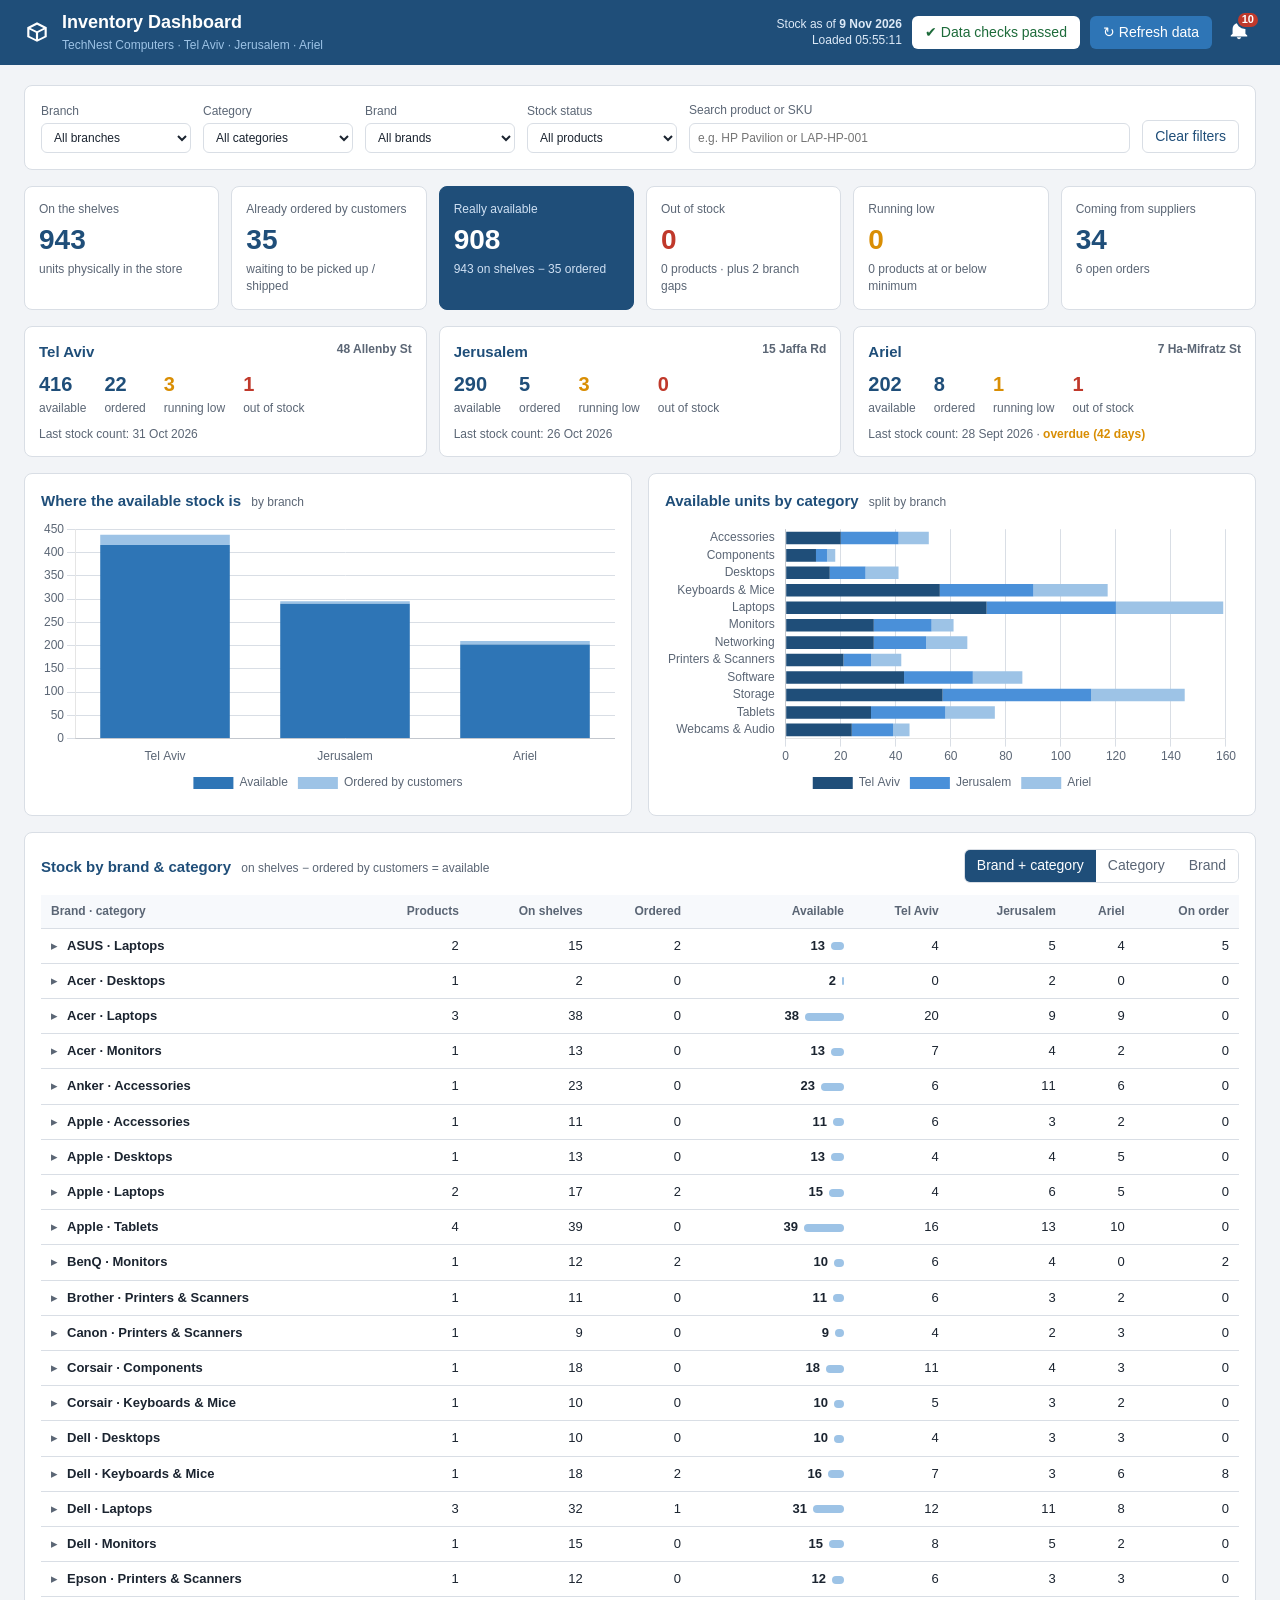
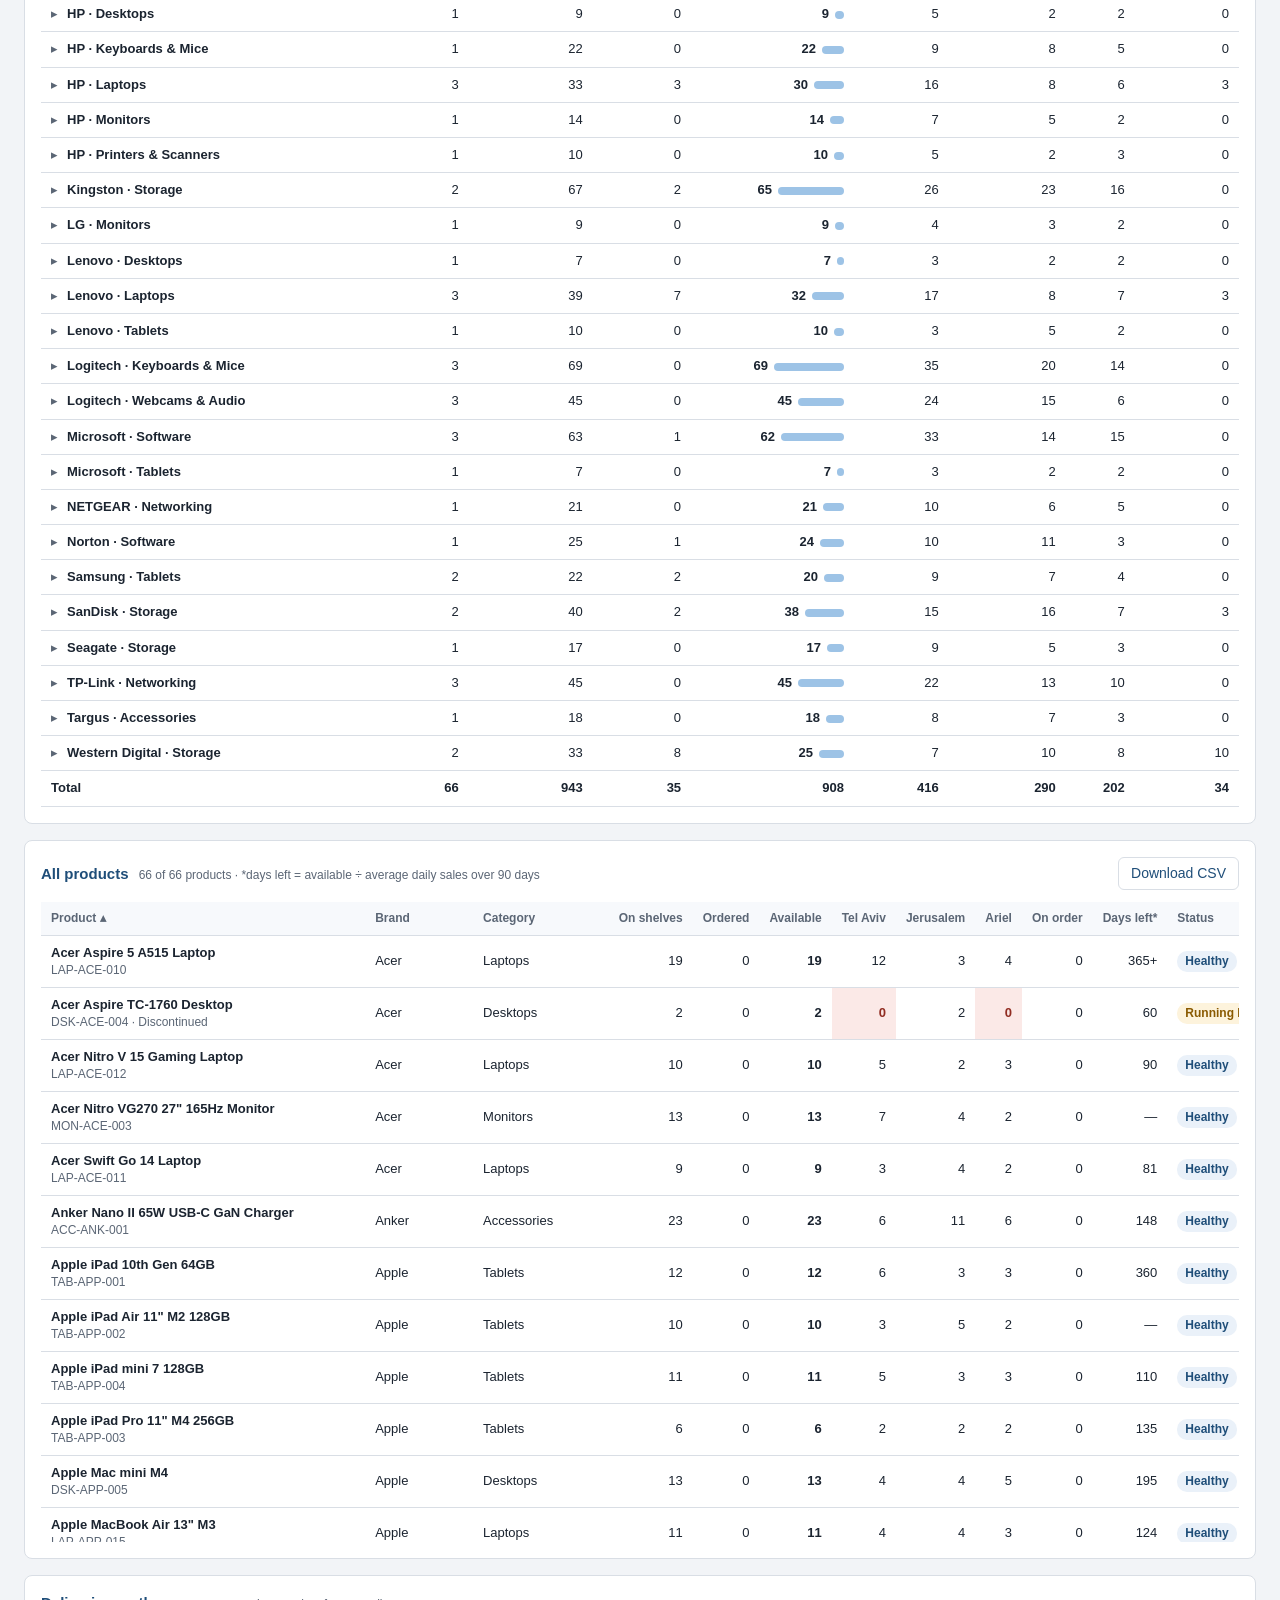
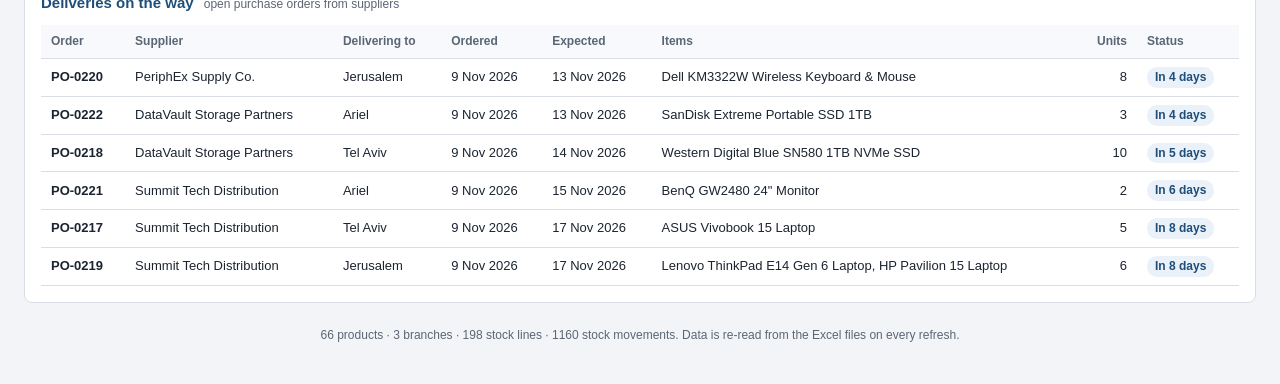
==== index.html @ f0391411 "Add inventory dashboard, branches data and updated docs" ====
<!doctype html>
<html lang="en">
<head>
<meta charset="utf-8">
<meta name="viewport" content="width=device-width, initial-scale=1">
<title>Inventory Dashboard · TechNest Computers</title>
<link rel="stylesheet" href="styles.css">
</head>
<body>
<header class="topbar">
  <div class="brand">
    <svg viewBox="0 0 24 24" width="26" height="26" aria-hidden="true"><path fill="currentColor" d="M3 7.5 12 3l9 4.5v9L12 21l-9-4.5v-9Zm9-2.3L6 8.2l6 3 6-3-6-3Zm-7 4.4v6.1l6 3v-6.1l-6-3Zm8 9.1 6-3V9.6l-6 3v6.1Z"/></svg>
    <div><h1>Inventory Dashboard</h1><span class="sub">TechNest Computers · Tel Aviv · Jerusalem · Ariel</span></div>
  </div>
  <div class="top-actions">
    <div class="asof" id="asof" aria-live="polite">Loading…</div>
    <button class="btn" id="btnValidation" title="Data validation status"><span id="valBadge">Checking data…</span></button>
    <button class="btn primary" id="btnRefresh">↻ Refresh data</button>
    <button class="bell" id="btnBell" aria-label="Open insights" aria-expanded="false">
      <svg viewBox="0 0 24 24" width="22" height="22" aria-hidden="true"><path fill="currentColor" d="M12 22a2.5 2.5 0 0 0 2.45-2h-4.9A2.5 2.5 0 0 0 12 22Zm7-6V11a7 7 0 0 0-5-6.7V3a2 2 0 0 0-4 0v1.3A7 7 0 0 0 5 11v5l-2 2v1h18v-1l-2-2Z"/></svg>
      <span class="bell-count" id="bellCount" hidden>0</span>
    </button>
  </div>
</header>

<div id="errorBox" class="errorbox" hidden></div>

<main id="app" class="app" hidden>
  <section class="filters card" aria-label="Filters">
    <label>Branch
      <select id="fBranch"></select>
    </label>
    <label>Category
      <select id="fCategory"></select>
    </label>
    <label>Brand
      <select id="fBrand"></select>
    </label>
    <label>Stock status
      <select id="fStatus">
        <option value="ALL">All products</option>
        <option value="OUT">Out of stock</option>
        <option value="LOW">Running low</option>
        <option value="ATTN">Out or running low</option>
        <option value="OK">Healthy stock</option>
        <option value="DISC">Discontinued</option>
      </select>
    </label>
    <label class="grow">Search product or SKU
      <input id="fSearch" type="search" placeholder="e.g. HP Pavilion or LAP-HP-001">
    </label>
    <button class="btn" id="btnClear">Clear filters</button>
  </section>

  <section class="kpis" id="kpis" aria-label="Key numbers"></section>

  <section class="branches" id="branchCards" aria-label="Branches"></section>

  <section class="grid2">
    <div class="card"><h2>Where the available stock is <span class="hint">by branch</span></h2><div class="chartbox"><canvas id="chBranch"></canvas></div></div>
    <div class="card"><h2>Available units by category <span class="hint">split by branch</span></h2><div class="chartbox"><canvas id="chCategory"></canvas></div></div>
  </section>

  <section class="card">
    <div class="cardhead">
      <h2>Stock by <span id="groupTitle">brand &amp; category</span> <span class="hint">on shelves − ordered by customers = available</span></h2>
      <div class="seg" role="group" aria-label="Group by">
        <button data-group="brandCat" class="on">Brand + category</button>
        <button data-group="category">Category</button>
        <button data-group="brand">Brand</button>
      </div>
    </div>
    <div class="tablewrap"><table id="tblGroups"></table></div>
  </section>

  <section class="card">
    <div class="cardhead">
      <h2>All products <span class="hint" id="prodCount"></span></h2>
      <button class="btn" id="btnCsv">Download CSV</button>
    </div>
    <div class="tablewrap tall"><table id="tblProducts"></table></div>
  </section>

  <section class="card">
    <div class="cardhead"><h2>Deliveries on the way <span class="hint">open purchase orders from suppliers</span></h2></div>
    <div class="tablewrap"><table id="tblPO"></table></div>
  </section>

  <footer class="foot" id="foot"></footer>
</main>

<!-- Insights panel -->
<aside class="panel" id="insightPanel" aria-label="Insights" hidden>
  <div class="panelhead">
    <h2>Insights</h2>
    <button class="x" data-close="insightPanel" aria-label="Close">×</button>
  </div>
  <div class="chips" id="insightChips"></div>
  <div class="panelbody" id="insightList"></div>
</aside>

<!-- Validation panel -->
<aside class="panel narrow" id="valPanel" aria-label="Data validation" hidden>
  <div class="panelhead"><h2>Data checks</h2><button class="x" data-close="valPanel" aria-label="Close">×</button></div>
  <div class="panelbody" id="valList"></div>
</aside>

<!-- Product drawer -->
<aside class="panel wide" id="drawer" aria-label="Product details" hidden>
  <div class="panelhead"><h2 id="drawerTitle">Product</h2><button class="x" data-close="drawer" aria-label="Close">×</button></div>
  <div class="panelbody" id="drawerBody"></div>
</aside>
<div class="scrim" id="scrim" hidden></div>

<script src="lib/xlsx.full.min.js"></script>
<script src="lib/chart.umd.js"></script>
<script src="app.js"></script>
</body>
</html>
---- styles.css ----
:root{
  --navy:#1F4E79; --blue:#2E75B6; --sky:#9DC3E6; --bright:#4A90D9;
  --bg:#F2F4F7; --card:#FFFFFF; --line:#D9DEE5; --muted:#5B6675; --text:#1B2430;
  --soft:#EAF1F9; --amber:#D98E04; --red:#C0392B;
  --amber-bg:#FDF3DC; --red-bg:#FBE9E7;
  font-family:"Segoe UI",Roboto,Arial,sans-serif;
}
*{box-sizing:border-box}
html,body{margin:0}
body{background:var(--bg);color:var(--text);font-size:14px;line-height:1.4}
h1,h2,h3{margin:0}
button,select,input{font:inherit;color:inherit}
:focus-visible{outline:2px solid var(--bright);outline-offset:2px}

.topbar{position:sticky;top:0;z-index:20;background:var(--navy);color:#fff;display:flex;align-items:center;justify-content:space-between;gap:16px;padding:10px 24px;flex-wrap:wrap}
.brand{display:flex;gap:12px;align-items:center}
.brand h1{font-size:18px;font-weight:600}
.brand .sub{font-size:12px;color:var(--sky)}
.top-actions{display:flex;align-items:center;gap:10px;flex-wrap:wrap}
.asof{font-size:12px;color:#DCE9F7;text-align:right}
.btn{background:#fff;border:1px solid var(--line);border-radius:6px;padding:6px 12px;cursor:pointer;color:var(--navy)}
.btn:hover{background:var(--soft)}
.btn.primary{background:var(--blue);border-color:var(--blue);color:#fff}
.btn.primary:hover{background:var(--bright)}
.topbar .btn{border-color:transparent}
.bell{position:relative;background:transparent;border:0;color:#fff;cursor:pointer;padding:6px;border-radius:50%}
.bell:hover{background:rgba(255,255,255,.15)}
.bell-count{position:absolute;top:-2px;right:-4px;min-width:18px;height:18px;padding:0 4px;border-radius:9px;background:var(--red);color:#fff;font-size:11px;font-weight:700;display:flex;align-items:center;justify-content:center;border:2px solid var(--navy)}
.bell-count[hidden]{display:none}
.pass{color:#1d6b3a}
.fail{color:var(--red);font-weight:600}

.errorbox{margin:24px;padding:16px;background:var(--red-bg);border:1px solid var(--red);border-radius:8px;color:#7a2018}
.app{max-width:1500px;margin:0 auto;padding:20px 24px 40px;display:flex;flex-direction:column;gap:16px}
.app[hidden]{display:none}
.card{background:var(--card);border:1px solid var(--line);border-radius:8px;padding:16px}
.card h2{font-size:15px;font-weight:600;color:var(--navy)}
.hint{font-size:12px;font-weight:400;color:var(--muted);margin-left:6px}
.cardhead{display:flex;justify-content:space-between;align-items:center;gap:12px;margin-bottom:12px;flex-wrap:wrap}

.filters{display:flex;gap:12px;align-items:flex-end;flex-wrap:wrap}
.filters label{display:flex;flex-direction:column;gap:4px;font-size:12px;color:var(--muted)}
.filters .grow{flex:1;min-width:200px}
.filters select,.filters input{border:1px solid var(--line);border-radius:6px;padding:6px 8px;background:#fff;min-width:150px;color:var(--text)}
.filters input{width:100%}

.kpis{display:grid;grid-template-columns:repeat(6,1fr);gap:12px}
.kpi{background:var(--card);border:1px solid var(--line);border-radius:8px;padding:14px;text-align:left;cursor:default}
.kpi.click{cursor:pointer}
.kpi.click:hover{border-color:var(--blue)}
.kpi .lab{font-size:12px;color:var(--muted)}
.kpi .num{font-size:28px;font-weight:700;color:var(--navy);margin:2px 0}
.kpi .note{font-size:12px;color:var(--muted)}
.kpi.hl{background:var(--navy);border-color:var(--navy)}
.kpi.hl .lab,.kpi.hl .note{color:#CFE0F3}.kpi.hl .num{color:#fff}
.kpi.out .num{color:var(--red)} .kpi.low .num{color:var(--amber)}

.branches{display:grid;grid-template-columns:repeat(3,1fr);gap:12px}
.bcard{background:var(--card);border:1px solid var(--line);border-radius:8px;padding:14px;cursor:pointer;text-align:left}
.bcard:hover{border-color:var(--blue)}
.bcard.sel{border:2px solid var(--blue);background:var(--soft);padding:13px}
.bcard h3{font-size:15px;color:var(--navy);display:flex;justify-content:space-between}
.bcard .row{display:flex;gap:18px;margin-top:8px;flex-wrap:wrap}
.bcard .m b{display:block;font-size:20px;color:var(--navy)}
.bcard .m span{font-size:12px;color:var(--muted)}
.bcard .m.o b{color:var(--red)}.bcard .m.l b{color:var(--amber)}
.bcard .cnt{font-size:12px;color:var(--muted);margin-top:8px}

.grid2{display:grid;grid-template-columns:1fr 1fr;gap:16px}
.chartbox{position:relative;height:280px;margin-top:8px}

.seg{display:inline-flex;border:1px solid var(--line);border-radius:6px;overflow:hidden}
.seg button{background:#fff;border:0;padding:6px 12px;cursor:pointer;color:var(--muted)}
.seg button.on{background:var(--navy);color:#fff}

.tablewrap{overflow:auto}
.tablewrap.tall{max-height:640px}
table{width:100%;border-collapse:collapse;font-size:13px}
th,td{padding:8px 10px;border-bottom:1px solid var(--line);text-align:left;white-space:nowrap}
th{position:sticky;top:0;background:#F7F9FC;color:var(--muted);font-weight:600;font-size:12px;z-index:1}
th.sortable{cursor:pointer;user-select:none}
th.sortable:hover{color:var(--navy)}
td.n,th.n{text-align:right;font-variant-numeric:tabular-nums}
tbody tr:hover{background:#F7FAFD}
tr.clickrow{cursor:pointer}
tr.child td{background:#FAFBFD;font-size:12.5px}
tr.child td:first-child{padding-left:34px}
.caret{display:inline-block;width:16px;color:var(--muted)}
.badge{display:inline-block;padding:2px 8px;border-radius:10px;font-size:12px;font-weight:600}
.badge.ok{background:var(--soft);color:var(--navy)}
.badge.low{background:var(--amber-bg);color:#8a5a00}
.badge.out{background:var(--red-bg);color:#912d22}
.badge.gray{background:#E9EDF2;color:var(--muted)}
.cell-low{color:#8a5a00;background:var(--amber-bg);font-weight:600}
.cell-out{color:#912d22;background:var(--red-bg);font-weight:600}
.eq{color:var(--muted);font-size:12px}
.bar{display:inline-block;height:8px;border-radius:4px;background:var(--sky);vertical-align:middle;margin-left:6px}

.foot{color:var(--muted);font-size:12px;text-align:center;padding-top:8px}

.scrim{position:fixed;inset:0;background:rgba(27,36,48,.35);z-index:30}
.scrim[hidden]{display:none}
.panel{position:fixed;top:0;right:0;bottom:0;width:420px;max-width:100vw;background:#fff;z-index:40;box-shadow:-4px 0 20px rgba(0,0,0,.15);display:flex;flex-direction:column}
.panel[hidden]{display:none}
.panel.narrow{width:480px}.panel.wide{width:620px}
.panelhead{display:flex;justify-content:space-between;align-items:center;padding:14px 16px;background:var(--navy);color:#fff}
.panelhead h2{color:#fff;font-size:16px}
.x{background:transparent;border:0;color:#fff;font-size:26px;line-height:1;cursor:pointer}
.panelbody{overflow:auto;padding:12px 16px 24px;flex:1}
.chips{display:flex;gap:8px;padding:10px 16px;border-bottom:1px solid var(--line);flex-wrap:wrap}
.chip{border:1px solid var(--line);background:#fff;border-radius:14px;padding:3px 10px;cursor:pointer;font-size:12px;color:var(--muted)}
.chip.on{background:var(--navy);color:#fff;border-color:var(--navy)}

.ins{display:flex;gap:10px;padding:10px;border:1px solid var(--line);border-left-width:4px;border-radius:6px;margin-bottom:8px;cursor:pointer;background:#fff;width:100%;text-align:left}
.ins:hover{background:#F7FAFD}
.ins.critical{border-left-color:var(--red)}.ins.warning{border-left-color:var(--amber)}.ins.info{border-left-color:var(--blue)}
.ins .ic{font-size:11px;font-weight:700;letter-spacing:.04em;text-transform:uppercase;margin-bottom:2px}
.ins.critical .ic{color:var(--red)}.ins.warning .ic{color:#8a5a00}.ins.info .ic{color:var(--blue)}
.ins .t{font-weight:600}.ins .d{color:var(--muted);font-size:12.5px;margin-top:2px}
.empty{color:var(--muted);text-align:center;padding:30px 0}

.chk{display:flex;gap:10px;padding:8px 0;border-bottom:1px solid var(--line)}
.chk .mk{font-weight:700;width:18px}
.dgrid{display:grid;grid-template-columns:repeat(3,1fr);gap:10px;margin:8px 0 16px}
.dgrid div{background:var(--soft);border-radius:6px;padding:10px}
.dgrid b{display:block;font-size:20px;color:var(--navy)}.dgrid span{font-size:12px;color:var(--muted)}
.panelbody h3{font-size:13px;color:var(--navy);margin:16px 0 6px}
.kv{color:var(--muted);font-size:12.5px}

@media (max-width:1100px){.kpis{grid-template-columns:repeat(3,1fr)}.grid2{grid-template-columns:1fr}}
@media (max-width:700px){.kpis{grid-template-columns:repeat(2,1fr)}.branches{grid-template-columns:1fr}.app{padding:12px 16px}.topbar{padding:10px 16px}.dgrid{grid-template-columns:1fr 1fr}}
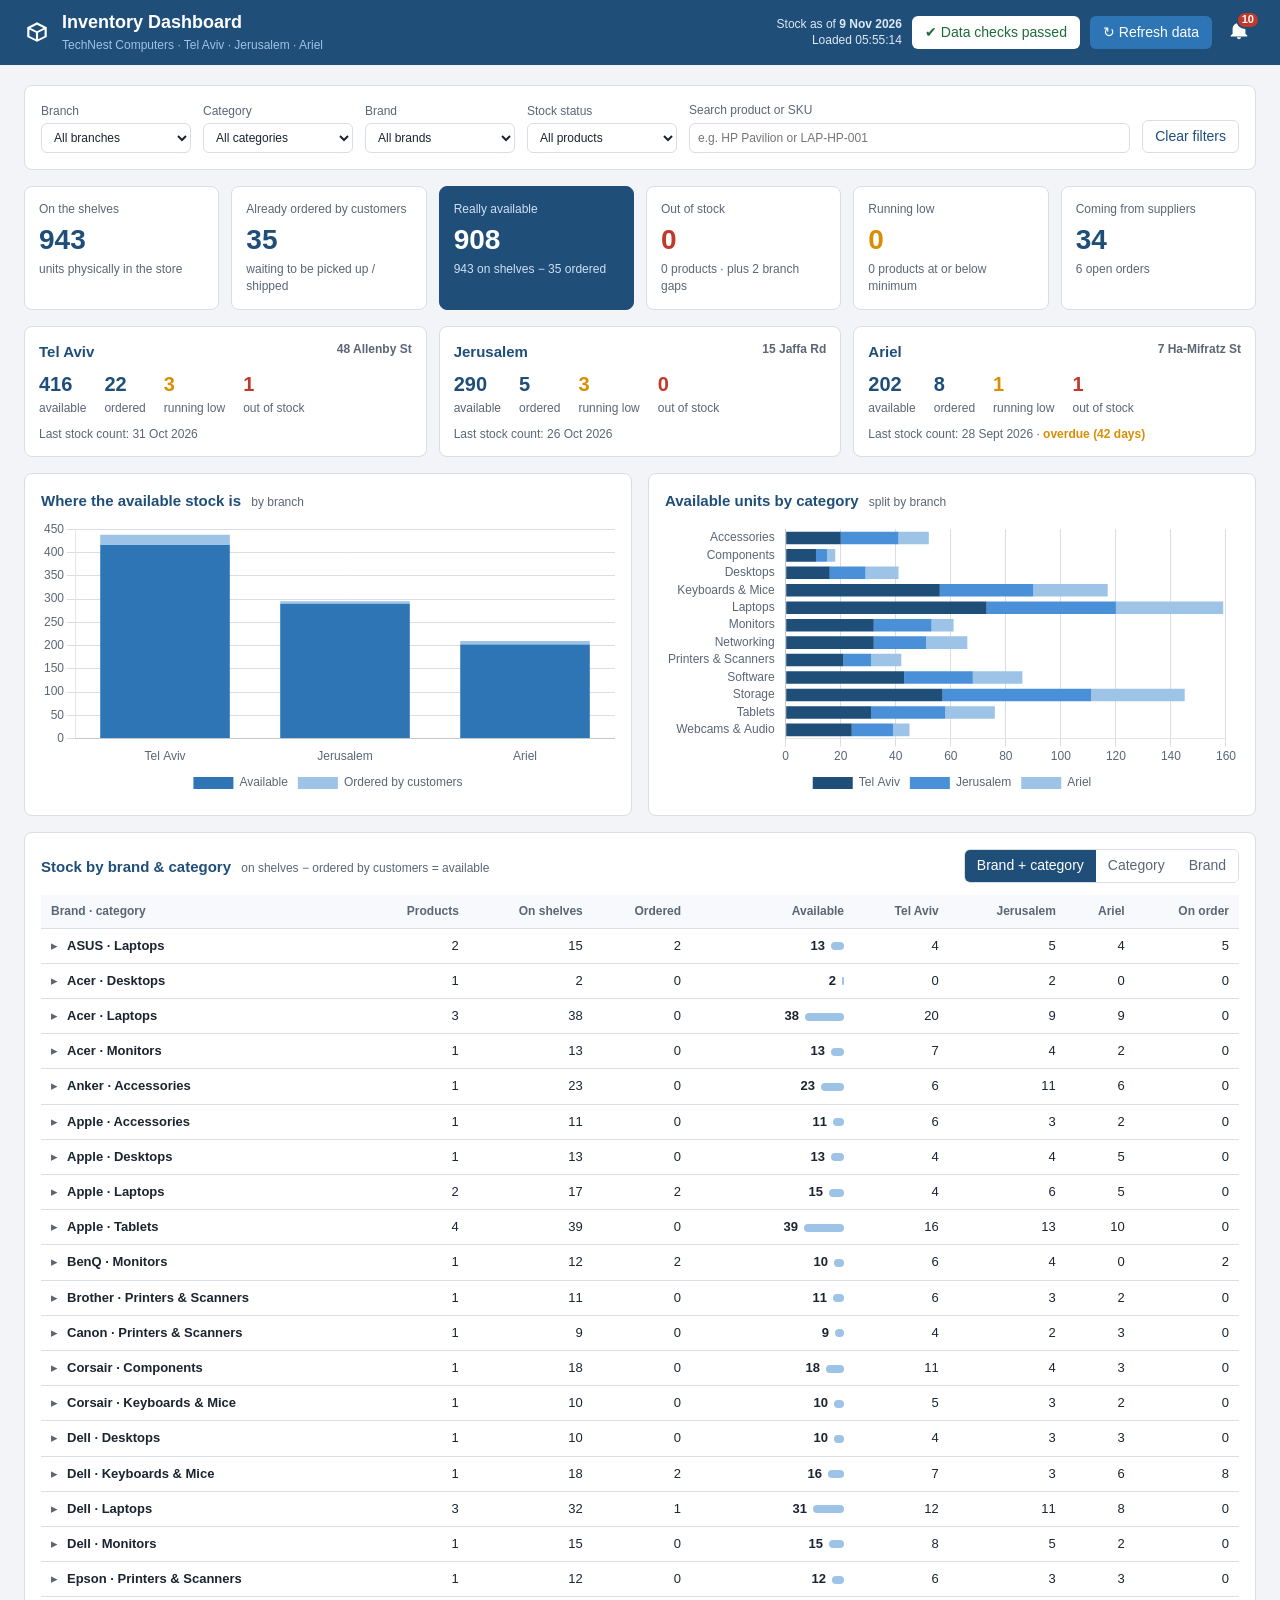
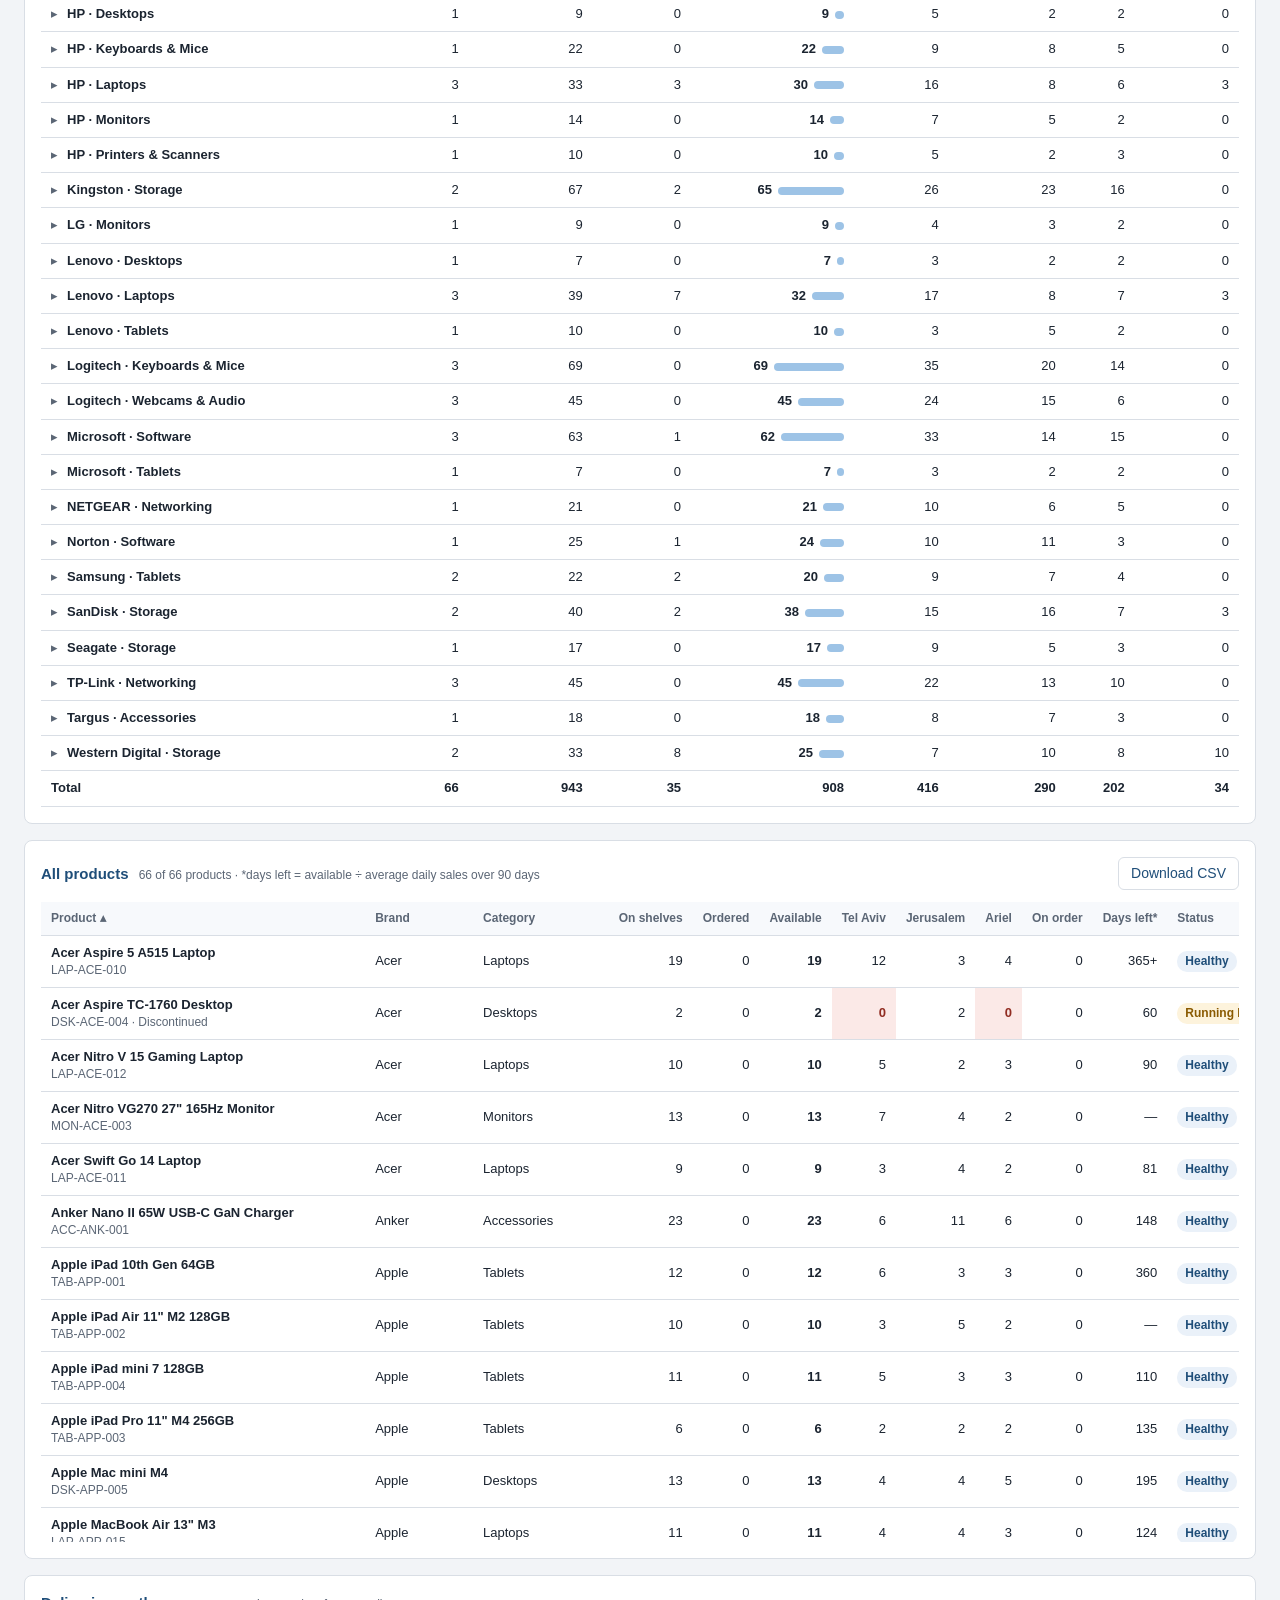
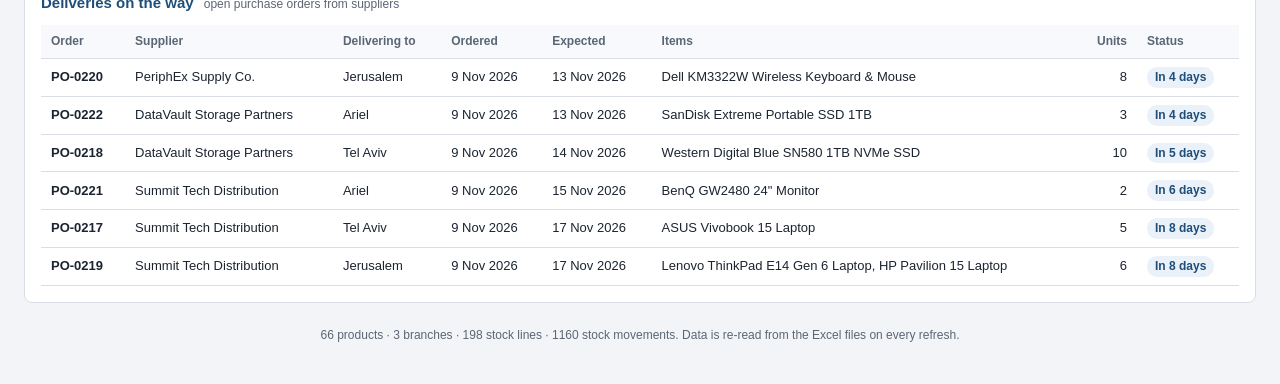
==== commit 698b1227: "connect dashboard to airtable" ====
--- a/index.html
+++ b/index.html
@@ -114,6 +114,7 @@
 
 <script src="lib/xlsx.full.min.js"></script>
 <script src="lib/chart.umd.js"></script>
+<script src="airtable-config.js" onerror="console.warn('airtable-config.js not found: using the Excel files')"></script>
 <script src="app.js"></script>
 </body>
 </html>
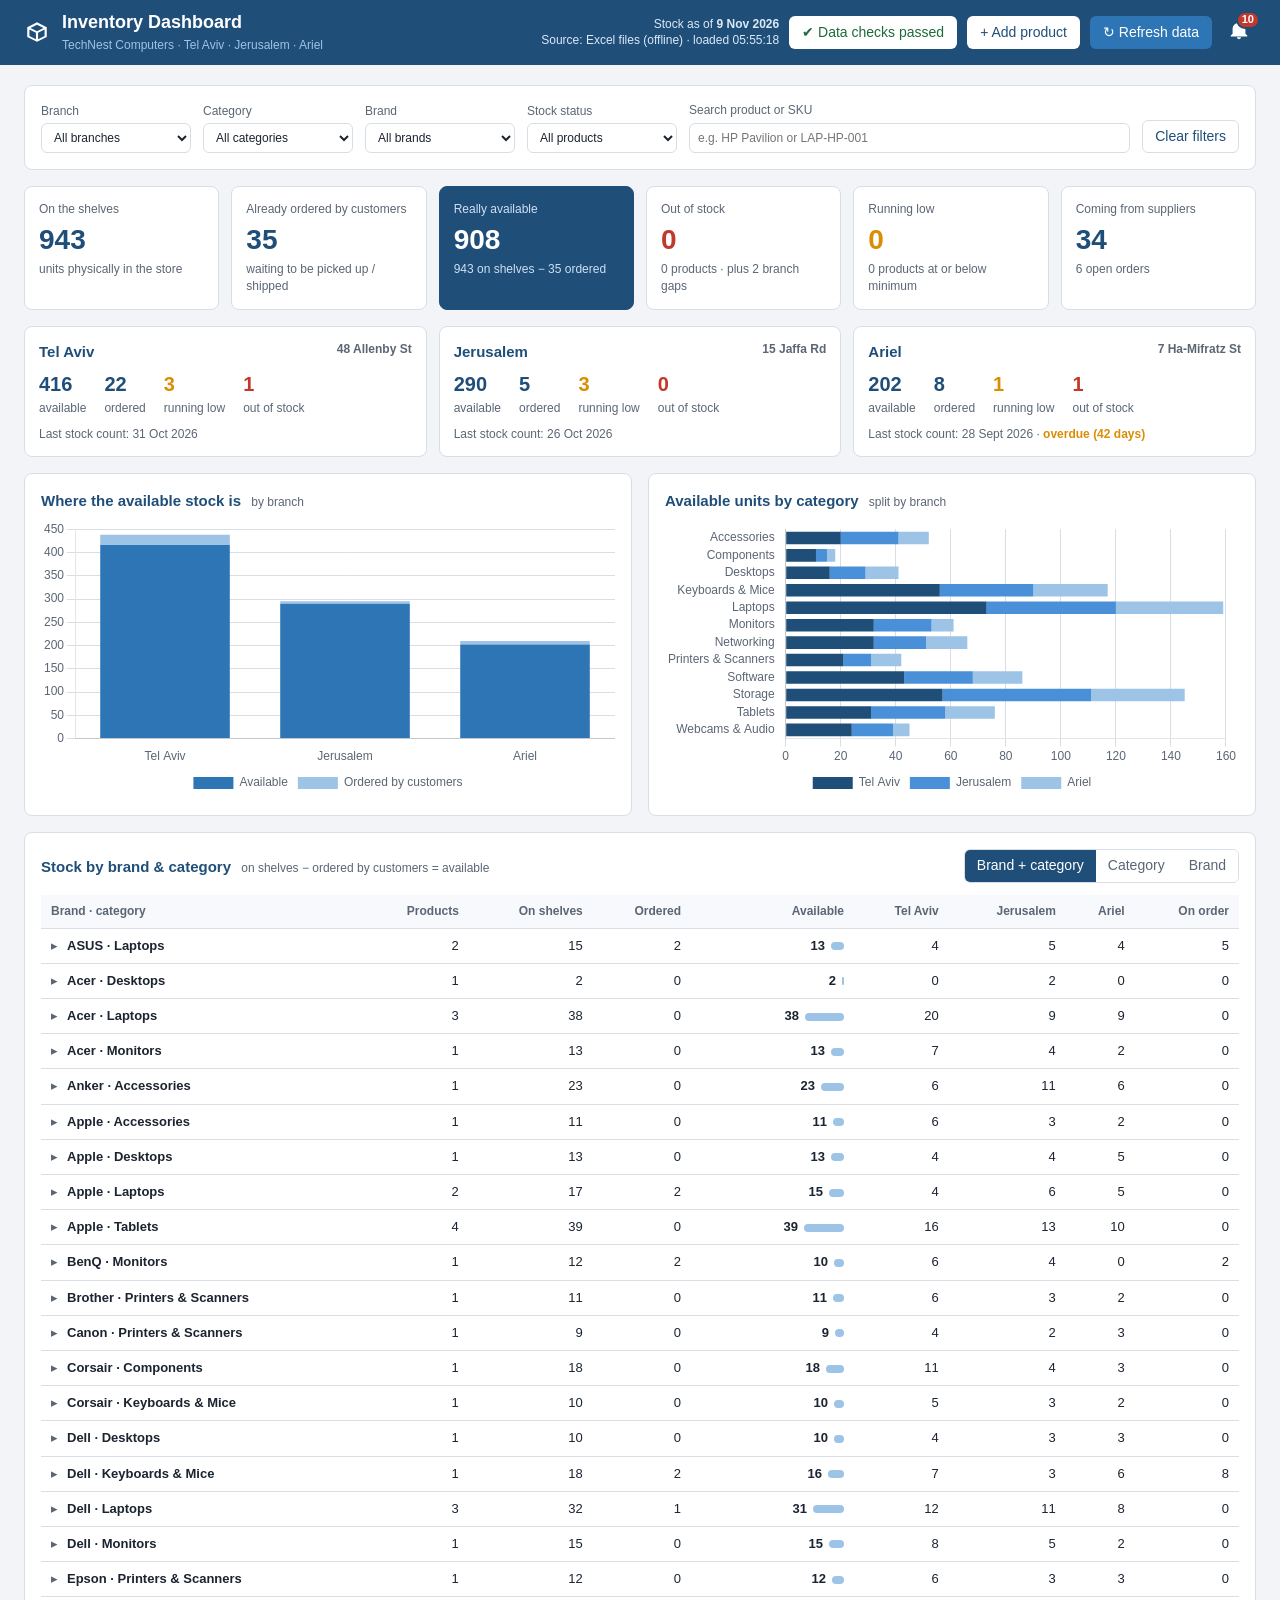
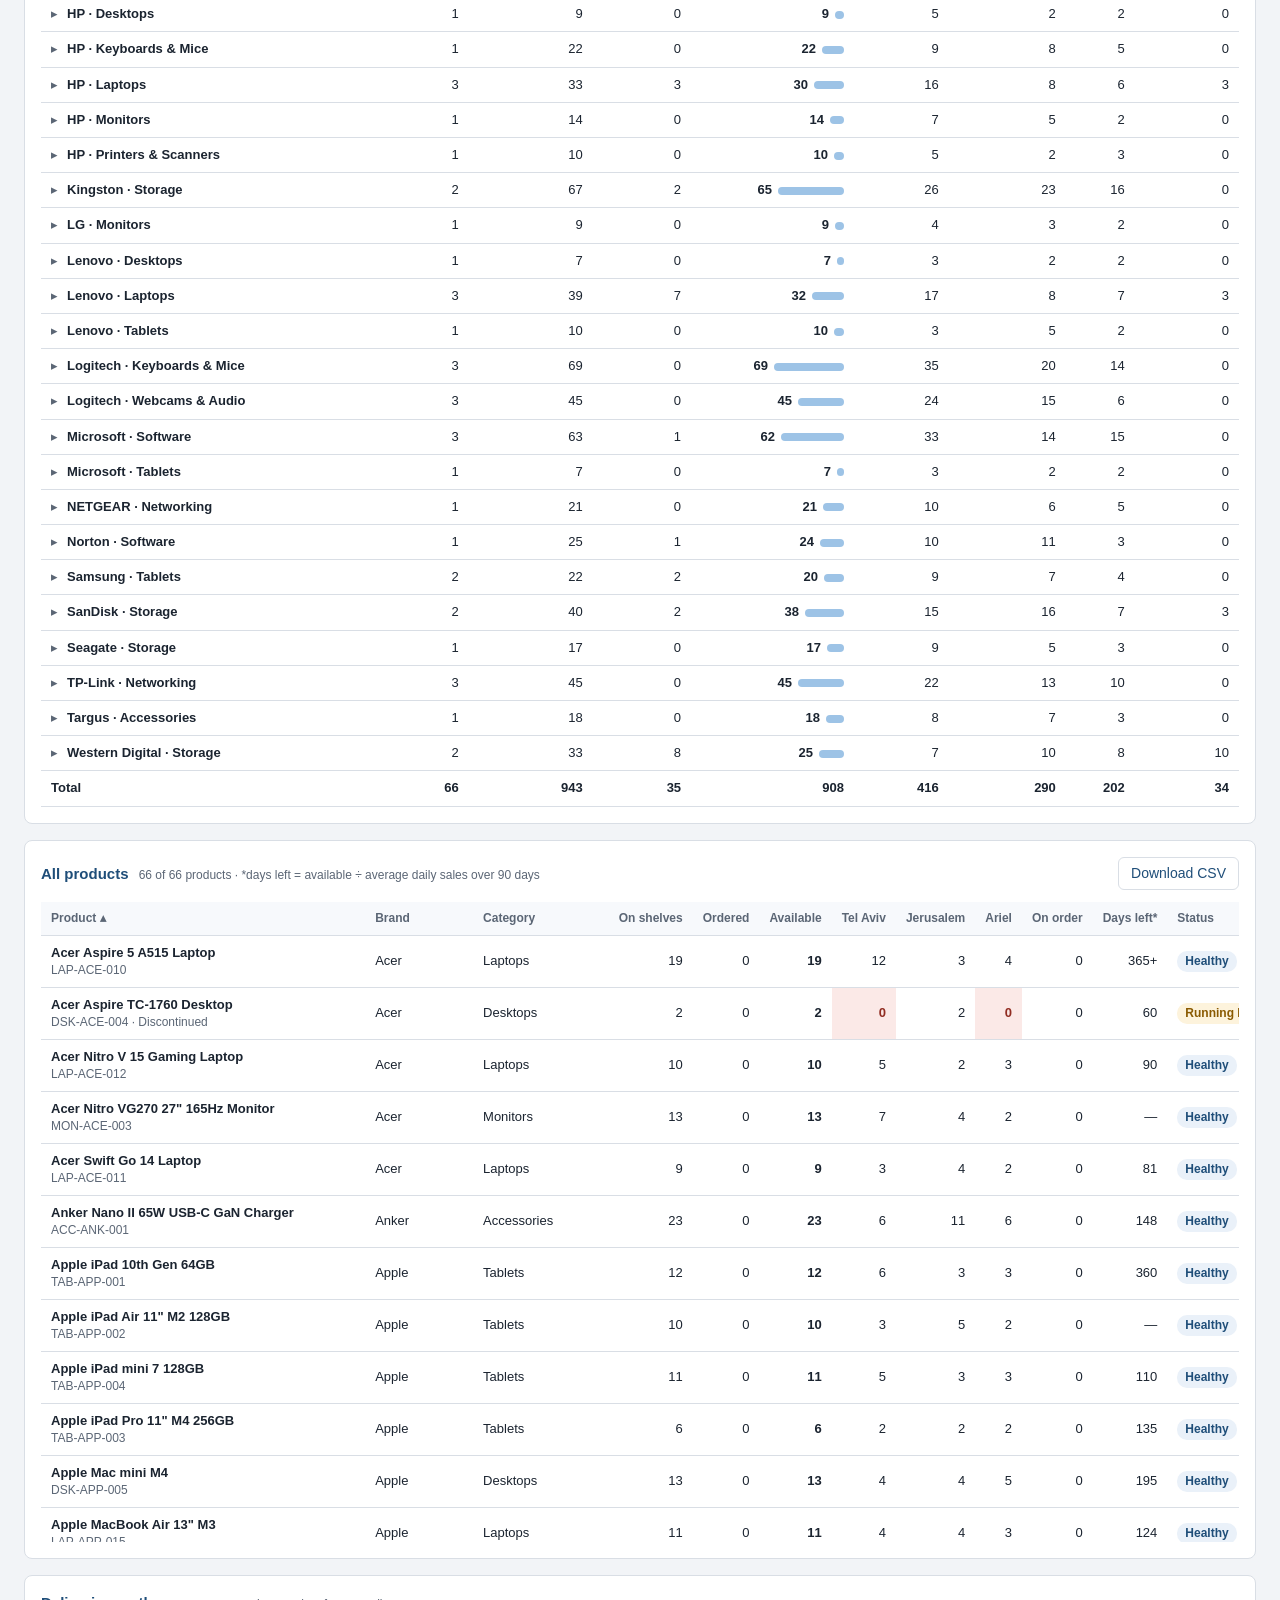
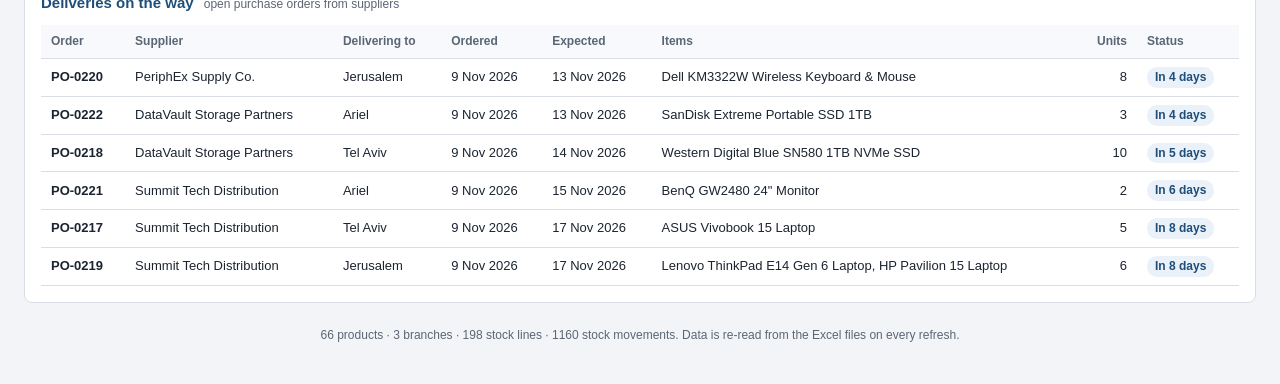
==== commit d9196f3d: "Add product form page and Add product button Embeds the Airtable form so employees can add new produ" ====
--- a/index.html
+++ b/index.html
@@ -15,6 +15,7 @@
   <div class="top-actions">
     <div class="asof" id="asof" aria-live="polite">Loading…</div>
     <button class="btn" id="btnValidation" title="Data validation status"><span id="valBadge">Checking data…</span></button>
+    <a class="btn" href="add-product.html">+ Add product</a>
     <button class="btn primary" id="btnRefresh">↻ Refresh data</button>
     <button class="bell" id="btnBell" aria-label="Open insights" aria-expanded="false">
       <svg viewBox="0 0 24 24" width="22" height="22" aria-hidden="true"><path fill="currentColor" d="M12 22a2.5 2.5 0 0 0 2.45-2h-4.9A2.5 2.5 0 0 0 12 22Zm7-6V11a7 7 0 0 0-5-6.7V3a2 2 0 0 0-4 0v1.3A7 7 0 0 0 5 11v5l-2 2v1h18v-1l-2-2Z"/></svg>
--- a/styles.css
+++ b/styles.css
@@ -20,6 +20,7 @@
 .asof{font-size:12px;color:#DCE9F7;text-align:right}
 .btn{background:#fff;border:1px solid var(--line);border-radius:6px;padding:6px 12px;cursor:pointer;color:var(--navy)}
 .btn:hover{background:var(--soft)}
+a.btn{text-decoration:none;display:inline-block}
 .btn.primary{background:var(--blue);border-color:var(--blue);color:#fff}
 .btn.primary:hover{background:var(--bright)}
 .topbar .btn{border-color:transparent}
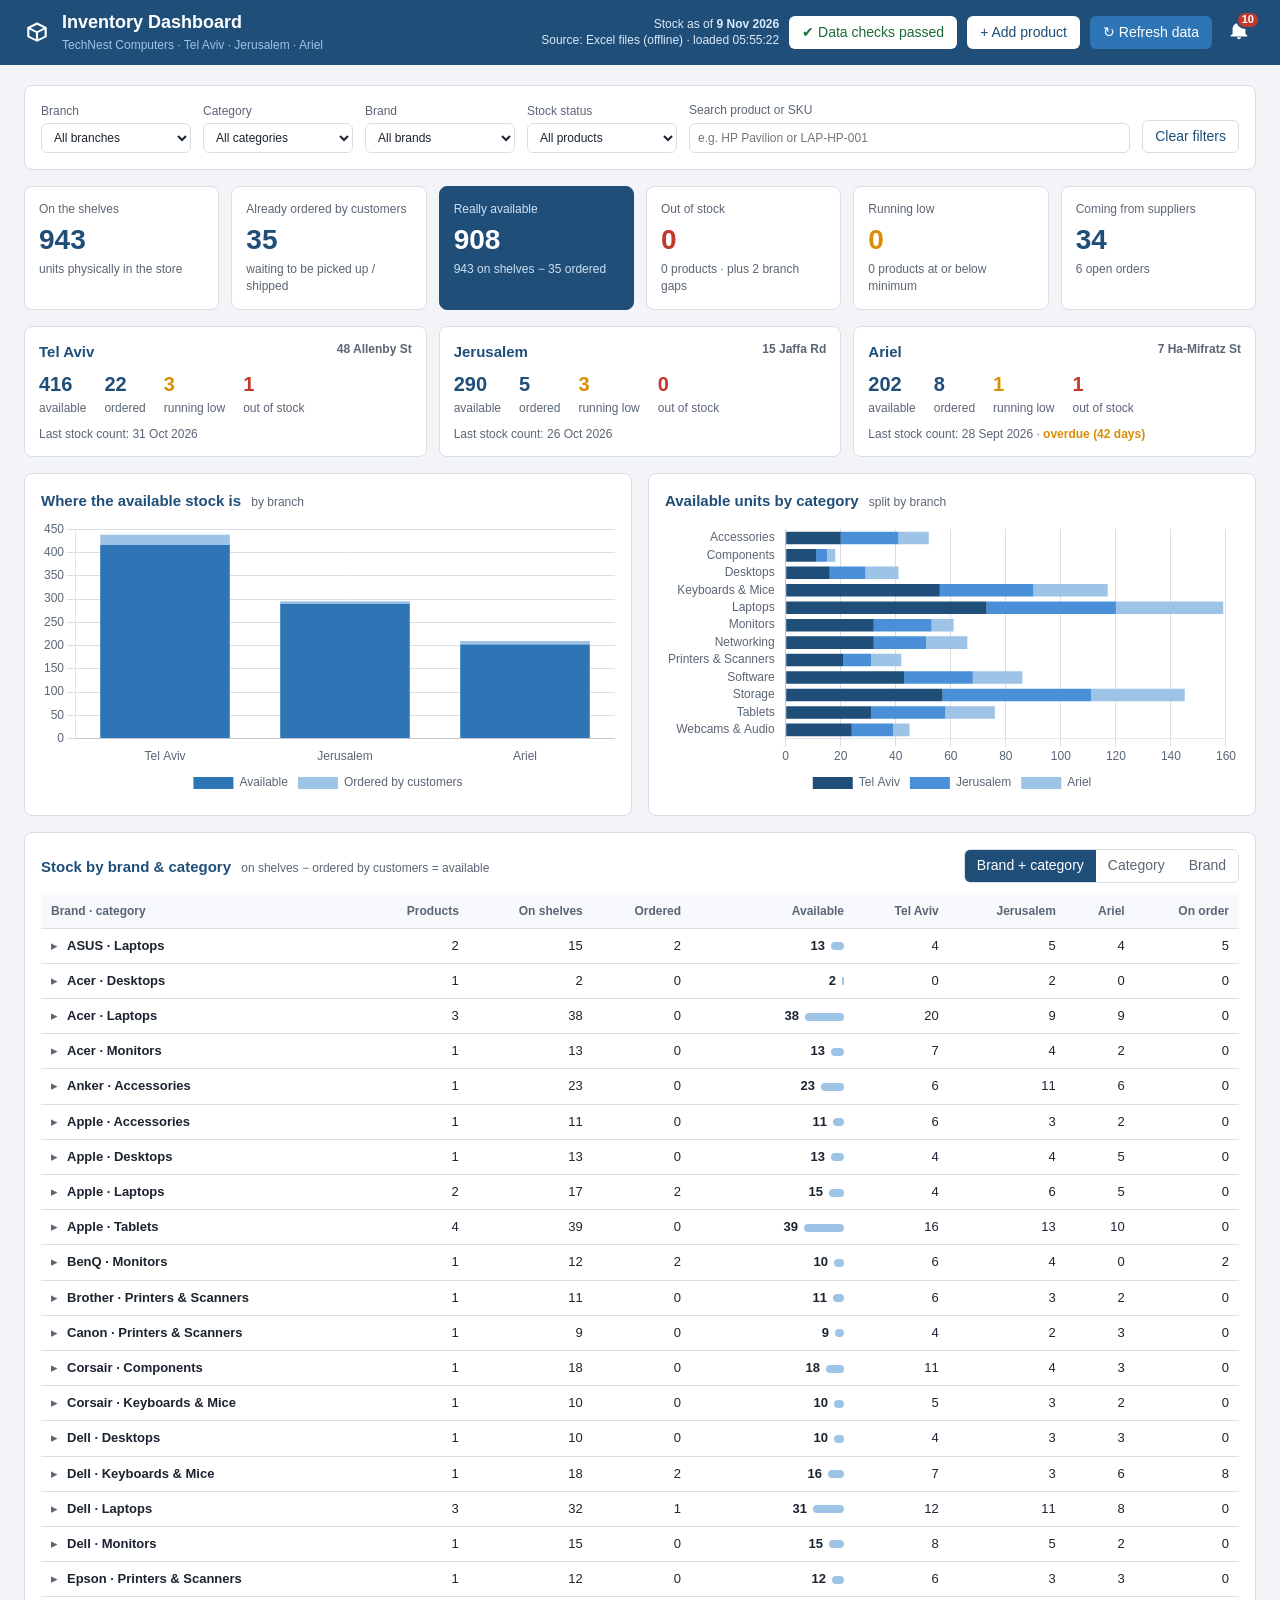
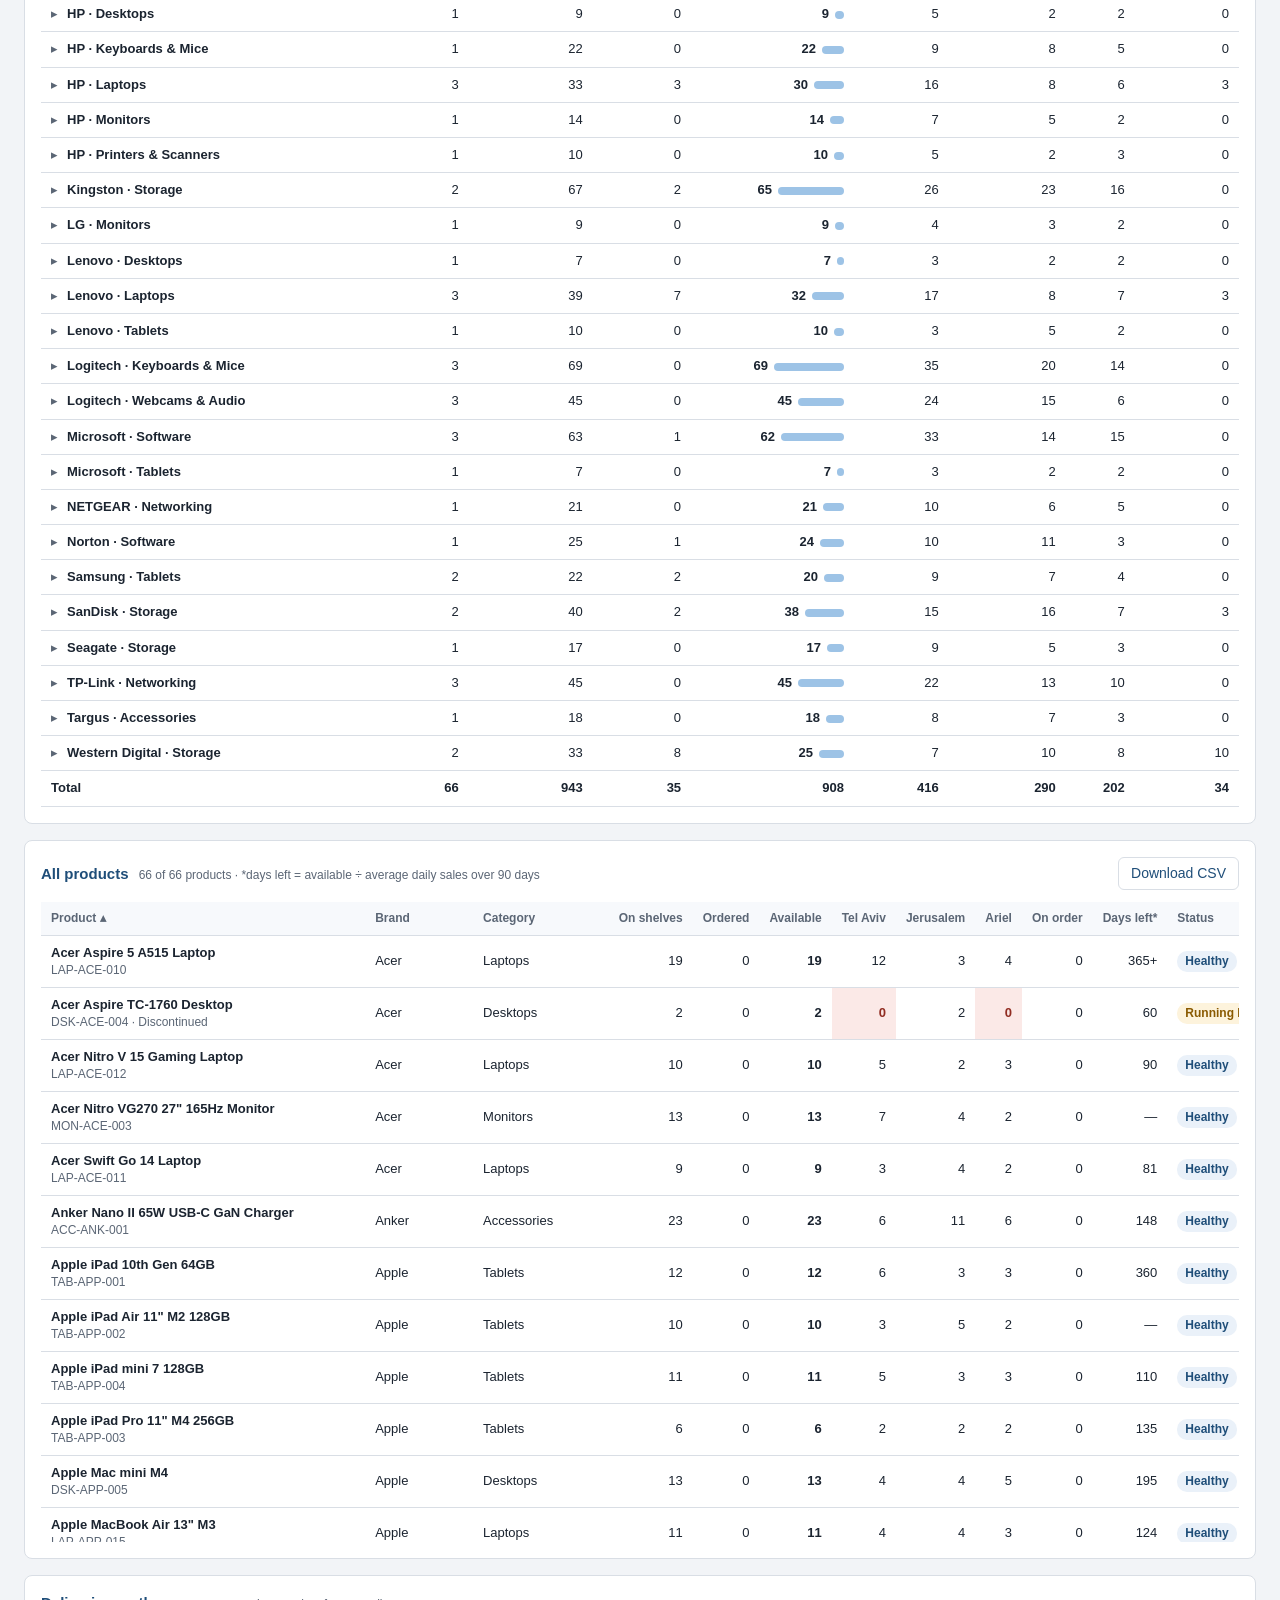
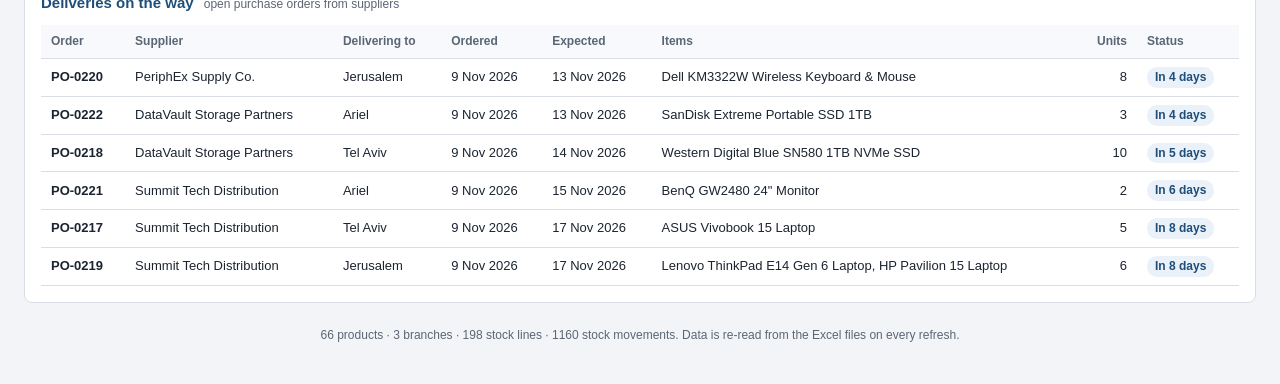
==== commit 524cb57a: "Point Add product button to standalone form page Co-Authored-By: Claude Sonnet 5.5 <noreply@anthropi" ====
--- a/index.html
+++ b/index.html
@@ -15,7 +15,7 @@
   <div class="top-actions">
     <div class="asof" id="asof" aria-live="polite">Loading…</div>
     <button class="btn" id="btnValidation" title="Data validation status"><span id="valBadge">Checking data…</span></button>
-    <a class="btn" href="add-product.html">+ Add product</a>
+    <a class="btn" href="https://missshlomiyefet.github.io/add-product-form/" target="_blank" rel="noopener">+ Add product</a>
     <button class="btn primary" id="btnRefresh">↻ Refresh data</button>
     <button class="bell" id="btnBell" aria-label="Open insights" aria-expanded="false">
       <svg viewBox="0 0 24 24" width="22" height="22" aria-hidden="true"><path fill="currentColor" d="M12 22a2.5 2.5 0 0 0 2.45-2h-4.9A2.5 2.5 0 0 0 12 22Zm7-6V11a7 7 0 0 0-5-6.7V3a2 2 0 0 0-4 0v1.3A7 7 0 0 0 5 11v5l-2 2v1h18v-1l-2-2Z"/></svg>
